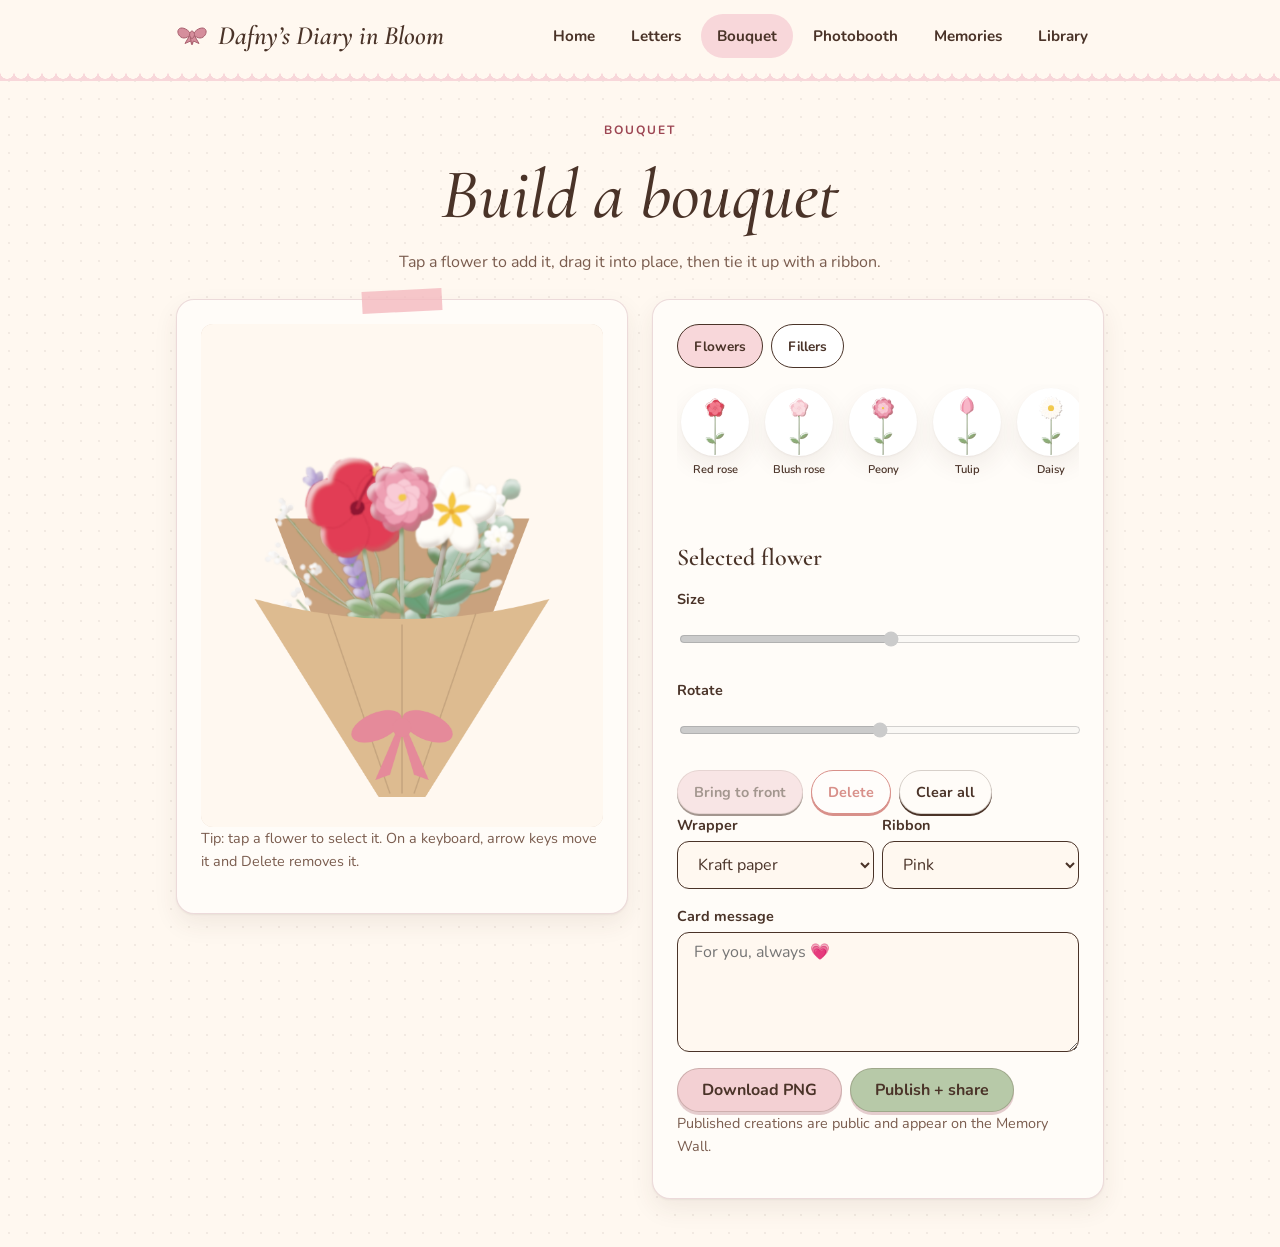
==== pages/bouquet.html @ ec849a63 "Add files via upload" ====
<!DOCTYPE html>
<html lang="en">
<head>
  <meta charset="utf-8">
  <meta name="viewport" content="width=device-width, initial-scale=1, viewport-fit=cover">
  <!-- Asks search engines not to list this page. A request, not protection. -->
  <meta name="robots" content="noindex, nofollow">
  <title>Bouquet Builder | Dafny’s Diary in Bloom</title>
  <meta name="description" content="Build a bouquet of flowers.">
  <link rel="preconnect" href="https://fonts.googleapis.com">
  <link rel="preconnect" href="https://fonts.gstatic.com" crossorigin>
  <link href="https://fonts.googleapis.com/css2?family=Caveat:wght@500;700&family=Cormorant+Garamond:ital,wght@0,500;0,600;1,500&family=Indie+Flower&family=Nunito:wght@400;600;700&family=Playfair+Display:wght@500;600;700&display=swap" rel="stylesheet">
  <link rel="stylesheet" href="../css/variables.css">
  <link rel="stylesheet" href="../css/base.css?v=2">
  <link rel="stylesheet" href="../css/components.css?v=6">
  <link rel="stylesheet" href="../css/bouquet.css">
  <script type="module" src="../js/bouquet.js"></script>
</head>
<body>
  <main class="fade-in">
    <p class="eyebrow page-title">Bouquet</p>
    <h1 class="page-title">Build a bouquet</h1>
    <p class="page-sub">Tap a flower to add it, drag it into place, then tie it up with a ribbon.</p>

    <div class="grid-2">
      <!-- LEFT: the canvas where the bouquet lives -->
      <section class="card">
        <span class="tape tape--pink" aria-hidden="true"></span>
        <canvas id="bouquet" width="600" height="750" tabindex="0"
          aria-label="Bouquet canvas. Select a flower, then use arrow keys to move it and Delete to remove it."></canvas>
        <p class="hint">Tip: tap a flower to select it. On a keyboard, arrow keys move it and Delete removes it.</p>
      </section>

      <!-- RIGHT: the tray of flowers and the controls -->
      <section class="card">
        <div class="row tray-tabs" role="group" aria-label="Kinds of flowers">
          <button class="pill" type="button" data-kind="flower" aria-pressed="true">Flowers</button>
          <button class="pill" type="button" data-kind="filler" aria-pressed="false">Fillers</button>
        </div>
        <div class="tray" id="tray" aria-label="Pick a flower to add"></div>

        <h3>Selected flower</h3>
        <div class="field"><label for="size">Size</label><input type="range" id="size" min="120" max="460" value="300" disabled></div>
        <div class="field"><label for="rotate">Rotate</label><input type="range" id="rotate" min="-90" max="90" value="0" disabled></div>
        <div class="row">
          <button class="btn btn--small" id="front" disabled>Bring to front</button>
          <button class="btn btn--small btn--danger" id="delete" disabled>Delete</button>
          <button class="btn btn--small btn--ghost" id="clear">Clear all</button>
        </div>

        <div class="row bouquet-selects">
          <div class="field"><label for="wrapper">Wrapper</label><select class="input" id="wrapper">
            <option value="kraft">Kraft paper</option><option value="blush">Blush</option><option value="sage">Sage</option><option value="cream">Ivory</option><option value="none">No wrapper</option></select></div>
          <div class="field"><label for="ribbon">Ribbon</label><select class="input" id="ribbon">
            <option value="pink">Pink</option><option value="red">Red</option><option value="sage">Sage</option><option value="brown">Brown</option><option value="gold">Gold</option></select></div>
        </div>
        <div class="field"><label for="card-msg">Card message</label><textarea class="input" id="card-msg" maxlength="80" rows="2" placeholder="For you, always 💗"></textarea></div>
        <div class="row">
          <button class="btn" id="b-download">Download PNG</button>
          <button class="btn btn--sage" id="share-bouquet" type="button">Publish + share</button>
          <button class="btn btn--sage" id="b-save" hidden>Save to Memory Wall</button>
        </div>
        <div class="share-result" id="bouquet-share-result" role="status" aria-live="polite"></div>
        <p class="hint">Published creations are public and appear on the Memory Wall.</p>
      </section>
    </div>
  </main>
</body>
</html>
---- css/variables.css ----
/* variables.css: the design system. Change a value here and the whole site updates. */
:root {
  /* Colours (same names as before, so older pages keep working) */
  --blush: #F8D7DA;
  --blush-deep: #E58A9A;
  --rose: #9C4552;          /* small labels and accents (good contrast) */
  --cream: #FFF8F0;
  --sage: #B7C9A8;
  --sage-deep: #6F8A5E;
  --brown: #4A3328;         /* main text */
  --brown-soft: #7A5C4E;
  --white: #FFFFFF;
  --tape: rgba(183, 201, 168, 0.8);
  --tape-pink: rgba(244, 184, 191, 0.85);

  /* Fonts */
  --font-display: "Cormorant Garamond", Georgia, serif;   /* big titles */
  --font-heading: "Caveat", cursive;                      /* small handwritten touches */
  --font-body: "Nunito", system-ui, sans-serif;

  /* Spacing (4px rhythm) */
  --space-1: .25rem; --space-2: .5rem; --space-3: 1rem;
  --space-4: 1.5rem; --space-5: 2rem; --space-6: 3rem;

  /* Shape and depth: soft, painted shadows */
  --radius-sm: 12px; --radius: 18px; --radius-lg: 26px;
  --shadow-soft: 0 1px 2px rgba(74,51,40,.06), 0 10px 24px rgba(74,51,40,.08);
  --shadow-lift: 0 14px 32px rgba(74,51,40,.16);

  --tap: 44px;              /* smallest tap target */
  --tabbar: 68px;           /* height of the phone tab bar */
  --ease: cubic-bezier(.25,.8,.35,1);
  --dur: 400ms;

  /* Extra paper tones used by letters, polaroids and the library */
  --kraft: #E3C9A8; --sage-light: #E6EEDF; --line: #EBD5CF;
  --ink-dark: #2B2321; --wood: #A47551; --wood-dark: #7B5236; --danger: #B3261E;
}
---- css/base.css ----
/* base.css: resets and global element styles. */
*, *::before, *::after { box-sizing: border-box; }
html, body { margin: 0; }
body {
  font-family: var(--font-body);
  color: var(--brown);
  line-height: 1.6;
  min-height: 100vh;
  /* Paper dots drawn with gradients, so no image file is needed */
  background-color: var(--cream);
  background-image: radial-gradient(rgba(74,51,40,.07) 1px, transparent 1px);
  background-size: 18px 18px;
  /* Leave room for the tab bar on phones */
  padding-bottom: calc(var(--tabbar) + env(safe-area-inset-bottom, 0px));
}
@media (min-width: 820px) { body { padding-bottom: 0; } }

h1, h2, h3 { margin: 0 0 var(--space-3); line-height: 1.1; }
h1 { font-family: var(--font-display); font-style: italic; font-weight: 500; font-size: clamp(2.6rem, 10vw, 4.4rem); }
h2 { font-family: var(--font-display); font-style: italic; font-weight: 500; font-size: clamp(1.8rem, 5.5vw, 2.4rem); }
h3 { font-family: var(--font-display); font-weight: 600; font-size: 1.5rem; }
p { margin: 0 0 var(--space-3); }
img, svg { max-width: 100%; }
a { color: var(--brown); }
:focus-visible { outline: 3px solid var(--sage-deep); outline-offset: 3px; border-radius: 6px; }
[hidden] { display: none !important; }
.sr-only { position: absolute; width: 1px; height: 1px; overflow: hidden; clip: rect(0 0 0 0); white-space: nowrap; }

main { max-width: 960px; margin: 0 auto; padding: var(--space-4) var(--space-3) var(--space-6); }

.fade-in { animation: fadeIn var(--dur) var(--ease) both; }
@keyframes fadeIn { from { opacity: 0; transform: translateY(8px); } to { opacity: 1; transform: none; } }

/* Respect people who ask for less motion */
@media (prefers-reduced-motion: reduce) {
  *, *::before, *::after { animation: none !important; transition: none !important; }
}
---- css/components.css ----
/* components.css: reusable pieces. Navbar, tab bar, cards, buttons, tape, petals. */

/* ---- Top bar (brand on phones, brand + links on desktop) ---- */
.navbar { position: sticky; top: 0; z-index: 50; background: rgba(255,248,240,.97);
  backdrop-filter: blur(6px); border-bottom: 0; padding: env(safe-area-inset-top, 0px) 0 9px; }
.navbar::after { content: ""; position: absolute; left: 0; right: 0; bottom: 0; height: 9px; pointer-events: none;
  background: radial-gradient(circle at 7px 0, transparent 6.5px, var(--blush) 7px) 0 0 / 14px 9px repeat-x; }
.navbar__inner { max-width: 960px; margin: 0 auto; display: flex; align-items: center;
  justify-content: space-between; padding: 0 var(--space-3); min-height: 64px; }
.navbar__brand { display: inline-flex; align-items: center; gap: 10px; font-family: var(--font-display); font-style: italic;
  font-size: 1.45rem; font-weight: 600; text-decoration: none; }
.navbar__brand::before { content: ""; flex: none; width: 32px; height: 24px;
  background: url("../assets/bow.svg") center / contain no-repeat; }
.navbar__links { display: none; list-style: none; margin: 0; padding: 0; gap: var(--space-1); }
.navbar__links a { display: flex; align-items: center; min-height: var(--tap); padding: 0 var(--space-3);
  border-radius: 999px; text-decoration: none; font-weight: 700; font-size: .95rem; }
.navbar__links a:hover, .navbar__links a[aria-current="page"] { background: var(--blush); }
@media (min-width: 820px) {
  .navbar__links { display: flex; }
  .navbar__inner { min-height: 72px; }
  .navbar__brand { font-size: 1.65rem; }
}

/* ---- Bottom tab bar (phones only) ---- */
.tabbar { position: fixed; left: 0; right: 0; bottom: 0; z-index: 60; display: flex; background: rgba(255,253,250,.97);
  border-top: 1px solid rgba(168,96,110,.25); padding-bottom: env(safe-area-inset-bottom, 0px); }
.tabbar a { flex: 1; min-height: var(--tabbar); display: flex; flex-direction: column; align-items: center;
  justify-content: center; gap: 2px; text-decoration: none; font-size: .7rem; font-weight: 700; }
.tabbar .tab__icon { display: grid; place-items: center; width: 44px; height: 28px; border-radius: 14px; }
.tabbar svg { width: 20px; height: 20px; }
.tabbar a[aria-current="page"] { color: var(--rose); }
.tabbar a[aria-current="page"] .tab__icon { background: var(--blush); }
@media (min-width: 820px) { .tabbar { display: none; } }

/* ---- Icons: thin brown line drawings ---- */
.icon { width: 24px; height: 24px; fill: none; stroke: currentColor; stroke-width: 1.5; stroke-linecap: round; stroke-linejoin: round; }
.icon-badge { display: grid; place-items: center; width: 52px; height: 52px; border-radius: 50%; background: var(--blush); }
.icon-badge--sage { background: var(--sage-light); }

/* ---- Buttons ---- */
.btn { display: inline-flex; align-items: center; justify-content: center; gap: var(--space-2);
  min-height: var(--tap); padding: 0 var(--space-4); border: 1px solid rgba(74,51,40,.22); border-radius: 999px;
  background: #F3D0D3; color: var(--brown); font: 700 1rem var(--font-body); cursor: pointer; text-decoration: none;
  box-shadow: 0 3px 0 rgba(168,96,110,.3); transition: transform .15s var(--ease), box-shadow .15s; }
.btn:hover { transform: translateY(-1px); box-shadow: 0 4px 0 rgba(168,96,110,.34); }
.btn:active { transform: translateY(2px); box-shadow: 0 1px 0 rgba(168,96,110,.3); }
.btn--sage { background: var(--sage); }
.btn--dark { background: #8A5E5C; color: var(--cream); border-color: #8A5E5C; box-shadow: 0 3px 0 #694746; }
.btn--ghost { background: transparent; box-shadow: none; }
.btn--small { padding: 0 var(--space-3); font-size: .9rem; box-shadow: 0 2px 0 var(--brown); }
.btn--danger { background: var(--white); color: var(--danger); border-color: var(--danger); box-shadow: 0 2px 0 var(--danger); }
.btn[disabled] { opacity: .5; cursor: not-allowed; }
.btn[hidden] { display: none; }

/* ---- Paper card with washi tape ---- */
.card { position: relative; background: #FFFCF8; border: 1px solid rgba(168,96,110,.22); border-radius: var(--radius); padding: var(--space-4); box-shadow: var(--shadow-soft); }
.card--tilt-l { transform: rotate(-1deg); }
.card--tilt-r { transform: rotate(1deg); }
.tape { position: absolute; top: -10px; left: 50%; width: 80px; height: 22px; transform: translateX(-50%) rotate(-3deg);
  background: var(--tape); opacity: .92; }
.tape--pink { background: var(--tape-pink); }

/* ---- Form fields ---- */
.field { display: flex; flex-direction: column; gap: var(--space-1); margin-bottom: var(--space-3); text-align: left; }
.field label, .label { font-weight: 700; font-size: .9rem; }
.input { min-height: 48px; padding: 0 var(--space-3); border: 1.5px solid var(--brown); border-radius: var(--radius-sm);
  background: var(--cream); color: var(--brown); font: 1rem var(--font-body); }
select.input, textarea.input { padding: var(--space-2) var(--space-3); }
textarea.input { min-height: 120px; resize: vertical; }
input[type="color"].input { padding: 4px; width: 80px; }
input[type="range"] { width: 100%; min-height: var(--tap); accent-color: var(--blush-deep); }
input[type="file"].input {
  width: 100%;
  min-height: 56px;
  padding: 6px;
  border-color: rgba(74,51,40,.42);
  border-radius: var(--radius-sm);
  background: linear-gradient(135deg, #FFFCF8, var(--cream));
  color: var(--brown-soft);
  font-size: .9rem;
  cursor: pointer;
}
input[type="file"].input::file-selector-button {
  min-height: 40px;
  margin-right: 12px;
  padding: 0 18px;
  border: 1px solid rgba(74,51,40,.18);
  border-radius: 999px;
  background: var(--blush);
  color: var(--brown);
  font: 700 .9rem var(--font-body);
  box-shadow: 0 2px 0 rgba(168,96,110,.3);
  cursor: pointer;
  transition: background .15s var(--ease), transform .15s var(--ease), box-shadow .15s;
}
input[type="file"].input:hover::file-selector-button {
  background: #F3D0D3;
  transform: translateY(-1px);
  box-shadow: 0 3px 0 rgba(168,96,110,.34);
}
input[type="file"].input:focus-visible {
  outline: 3px solid var(--sage-deep);
  outline-offset: 3px;
}
input[type="file"].input::-webkit-file-upload-button {
  min-height: 40px;
  margin-right: 12px;
  padding: 0 18px;
  border: 1px solid rgba(74,51,40,.18);
  border-radius: 999px;
  background: var(--blush);
  color: var(--brown);
  font: 700 .9rem var(--font-body);
  box-shadow: 0 2px 0 rgba(168,96,110,.3);
  cursor: pointer;
}

/* ---- Round chips and pill buttons ---- */
.chip { min-height: var(--tap); min-width: var(--tap); display: grid; place-items: center; border: 1.5px solid var(--brown);
  border-radius: 50%; background: var(--white); color: var(--brown); cursor: pointer; padding: 0; }
.chip[aria-pressed="true"] { background: var(--blush); box-shadow: 0 0 0 3px var(--blush), 0 0 0 4.5px var(--brown); }
.pill { min-height: var(--tap); padding: 0 var(--space-3); border: 1.5px solid var(--brown); border-radius: 999px;
  background: var(--white); color: var(--brown); font: 700 .85rem var(--font-body); cursor: pointer; white-space: nowrap; }
.pill[aria-pressed="true"] { background: var(--blush); }

/* ---- Floating petals (little SVG shapes made in utils.js) ---- */
.petals { position: fixed; inset: 0; pointer-events: none; overflow: hidden; z-index: 0; }
.petal { position: absolute; top: -40px; width: 22px; height: 22px; opacity: .75; animation: fall linear infinite; }
@keyframes fall {
  0%   { transform: translate(0, 0) rotate(0); }
  50%  { transform: translate(30px, 55vh) rotate(160deg); }
  100% { transform: translate(-20px, 110vh) rotate(320deg); }
}
@media (prefers-reduced-motion: reduce) { .petals { display: none; } }

.site-footer { text-align: center; padding: var(--space-4); font-family: var(--font-heading); font-size: 1.4rem; color: var(--brown-soft); }
.community-submit, .library-share { margin: var(--space-4) 0; }
.share-result:not(:empty) { display: grid; gap: var(--space-2); margin-top: var(--space-3); padding: var(--space-3); overflow-wrap: anywhere; border-radius: var(--radius-sm); background: var(--sage-light); }
.share-result details summary { cursor: pointer; font-weight: 700; }
.share-result a { overflow-wrap: anywhere; }

/* ---- Toast ---- */
.toast { position: fixed; left: 50%; bottom: calc(var(--tabbar) + var(--space-3)); transform: translate(-50%, 200%); z-index: 100;
  background: var(--brown); color: var(--cream); padding: var(--space-2) var(--space-4); border-radius: 999px;
  box-shadow: var(--shadow-lift); max-width: 90vw; text-align: center; transition: transform .3s var(--ease); }
.toast.is-show { transform: translate(-50%, 0); }

/* ---- Notices and small helpers ---- */
.notice { background: var(--sage-light); border: 1.5px dashed var(--sage-deep); border-radius: var(--radius); padding: var(--space-3); margin: var(--space-3) 0; }
.notice--warn { background: var(--blush); border-color: var(--blush-deep); }
.hint { font-size: .9rem; color: var(--brown-soft); }
.eyebrow { font-size: .75rem; letter-spacing: .16em; text-transform: uppercase; color: var(--rose); font-weight: 700; margin: 0 0 var(--space-1); }
.page-title { text-align: center; margin-top: var(--space-3); }
.page-sub { text-align: center; color: var(--brown-soft); max-width: 560px; margin: 0 auto var(--space-4); }
.row { display: flex; flex-wrap: wrap; gap: var(--space-2); align-items: center; }
.grid-2 { display: grid; gap: var(--space-4); }
.grid-2 > * { min-width: 0; }          /* lets wide children (canvas, video) shrink on phones */
@media (min-width: 820px) { .grid-2 { grid-template-columns: 1fr 1fr; align-items: start; } }

/* ---- Polaroid photo card ---- */
.polaroid { background: var(--white); padding: var(--space-2) var(--space-2) var(--space-3); border-radius: 6px; box-shadow: var(--shadow-soft); position: relative; }
.polaroid img { width: 100%; aspect-ratio: 1; object-fit: cover; border-radius: 3px; background: var(--cream); }
.polaroid figcaption { font-family: var(--font-heading); font-size: 1.4rem; text-align: center; margin-top: var(--space-2); }
.polaroid:nth-child(3n+1) { transform: rotate(-2deg); }
.polaroid:nth-child(3n+2) { transform: rotate(1.5deg); }
---- css/bouquet.css ----
/* bouquet.css */
#bouquet { width: 100%; height: auto; aspect-ratio: 600 / 750; display: block; border-radius: var(--radius-sm);
  touch-action: none;           /* lets us handle dragging instead of the page scrolling */
  cursor: grab; background: var(--cream); box-shadow: inset 0 0 0 1.5px #E8D8CC; }
#bouquet:active { cursor: grabbing; }

/* The tray: a row of round flower tiles you scroll sideways */
.tray-tabs { margin-bottom: var(--space-3); }
.tray { display: flex; gap: var(--space-2); overflow-x: auto; padding: var(--space-1) 0 var(--space-3); margin-bottom: var(--space-3);
  scroll-snap-type: x proximity; }
.tile { flex: none; width: 76px; border: 0; background: transparent; cursor: pointer; padding: 0; scroll-snap-align: start;
  display: flex; flex-direction: column; align-items: center; gap: 6px; font: 600 .7rem var(--font-body); color: var(--brown); }
.tile__art { width: 68px; height: 68px; border-radius: 50%; background: var(--white); box-shadow: var(--shadow-soft);
  display: grid; place-items: center; overflow: hidden; transition: transform .15s var(--ease); }
.tile__art svg { width: 44px; height: 66px; }
.tile:hover .tile__art, .tile:focus-visible .tile__art { transform: translateY(-3px); }
.tile__tag { color: var(--rose); font-weight: 700; }

.bouquet-selects .field { flex: 1; min-width: 130px; }
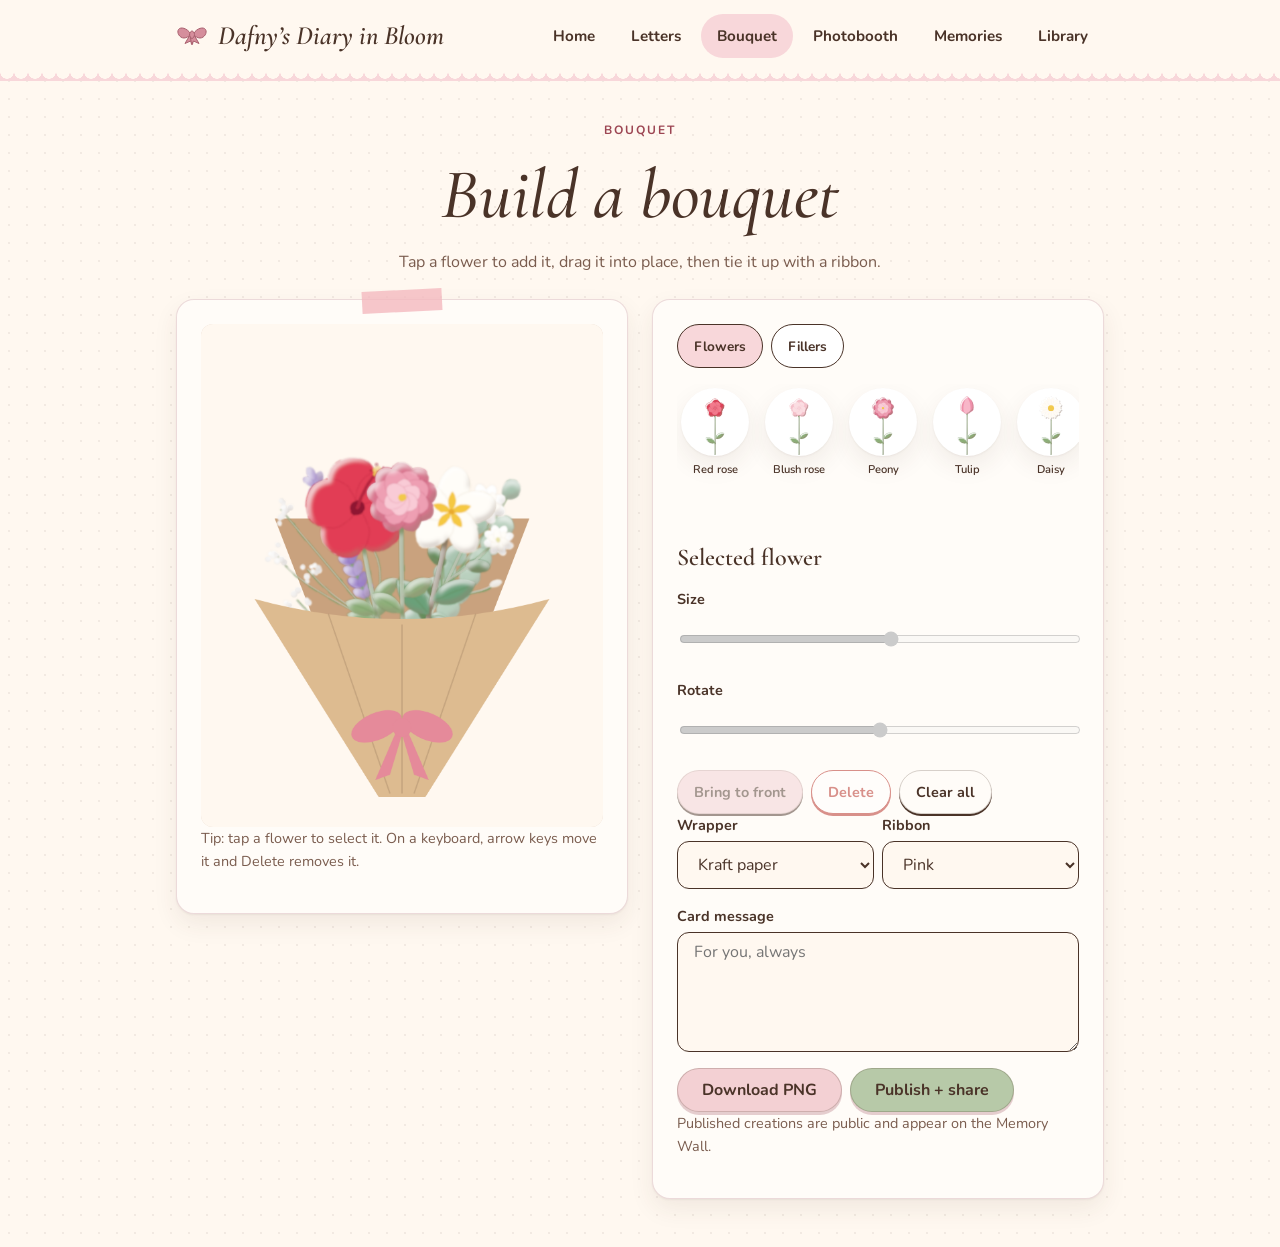
==== commit 896cccd0: "removed emojis" ====
--- a/pages/bouquet.html
+++ b/pages/bouquet.html
@@ -54,7 +54,7 @@
           <div class="field"><label for="ribbon">Ribbon</label><select class="input" id="ribbon">
             <option value="pink">Pink</option><option value="red">Red</option><option value="sage">Sage</option><option value="brown">Brown</option><option value="gold">Gold</option></select></div>
         </div>
-        <div class="field"><label for="card-msg">Card message</label><textarea class="input" id="card-msg" maxlength="80" rows="2" placeholder="For you, always 💗"></textarea></div>
+        <div class="field"><label for="card-msg">Card message</label><textarea class="input" id="card-msg" maxlength="80" rows="2" placeholder="For you, always"></textarea></div>
         <div class="row">
           <button class="btn" id="b-download">Download PNG</button>
           <button class="btn btn--sage" id="share-bouquet" type="button">Publish + share</button>
